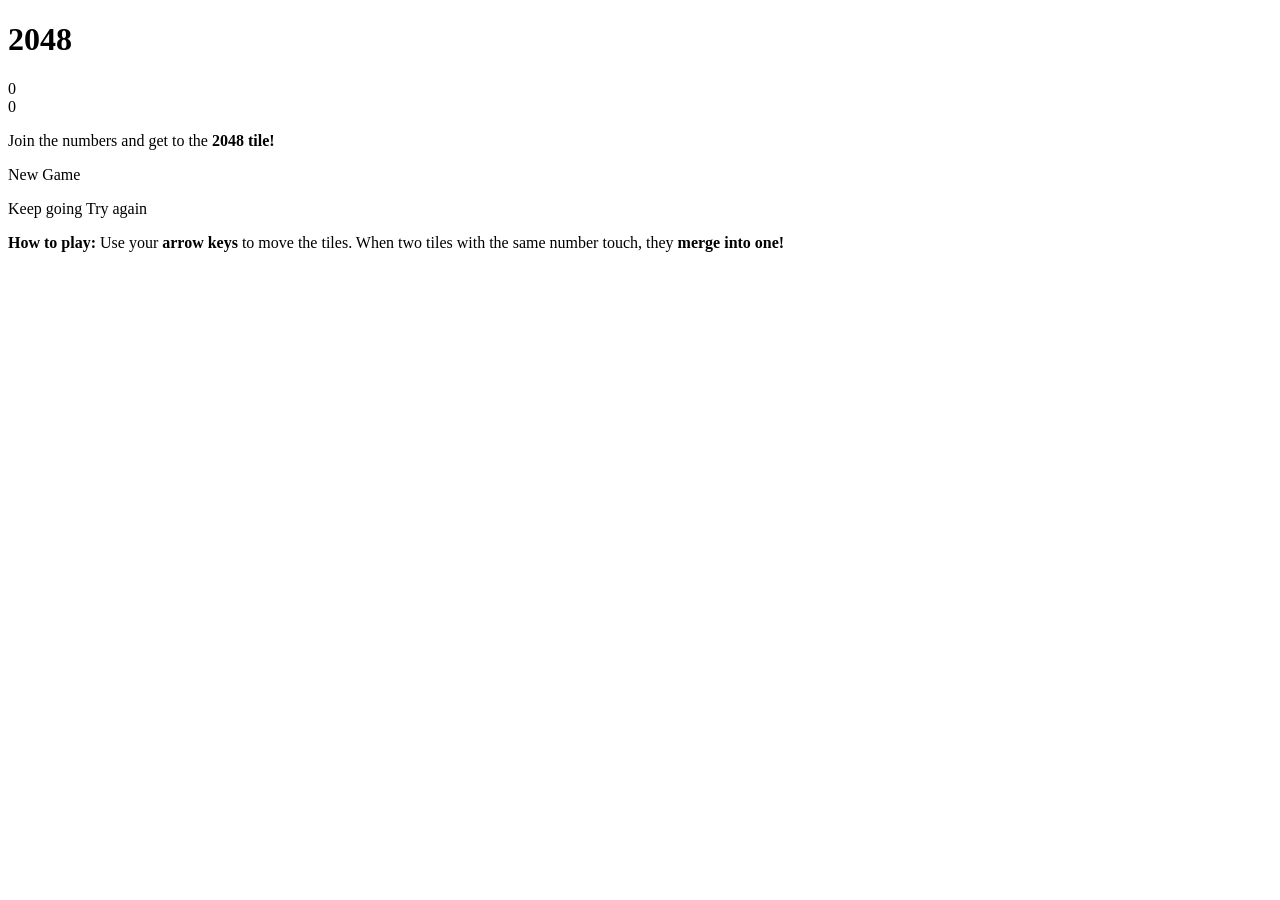
==== 2048/index.html @ 8156d1f1 "Create index.html" ====
<!DOCTYPE html>
<html>
<head>
  <meta charset="utf-8">
  <title>2048</title>

  <link href="2048/styles/main.css" rel="stylesheet" type="text/css">
  <link rel="shortcut icon" href="favicon.ico">
  <link rel="apple-touch-icon" href="meta/apple-touch-icon.png">
  <link rel="apple-touch-startup-image" href="meta/apple-touch-startup-image-640x1096.png" media="(device-width: 320px) and (device-height: 568px) and (-webkit-device-pixel-ratio: 2)"> <!-- iPhone 5+ -->
  <link rel="apple-touch-startup-image" href="meta/apple-touch-startup-image-640x920.png"  media="(device-width: 320px) and (device-height: 480px) and (-webkit-device-pixel-ratio: 2)"> <!-- iPhone, retina -->
  <meta name="apple-mobile-web-app-capable" content="yes">
  <meta name="apple-mobile-web-app-status-bar-style" content="black">

  <meta name="HandheldFriendly" content="True">
  <meta name="MobileOptimized" content="320">
  <meta name="viewport" content="width=device-width, target-densitydpi=160dpi, initial-scale=1.0, maximum-scale=1, user-scalable=no, minimal-ui">
</head>
<body>
  <div class="container">
    <div class="heading">
      <h1 class="title">2048</h1>
      <div class="scores-container">
        <div class="score-container">0</div>
        <div class="best-container">0</div>
      </div>
    </div>

    <div class="above-game">
      <p class="game-intro">Join the numbers and get to the <strong>2048 tile!</strong></p>
      <a class="restart-button">New Game</a>
    </div>

    <div class="game-container">
      <div class="game-message">
        <p></p>
        <div class="lower">
	        <a class="keep-playing-button">Keep going</a>
          <a class="retry-button">Try again</a>
        </div>
      </div>

      <div class="grid-container">
        <div class="grid-row">
          <div class="grid-cell"></div>
          <div class="grid-cell"></div>
          <div class="grid-cell"></div>
          <div class="grid-cell"></div>
        </div>
        <div class="grid-row">
          <div class="grid-cell"></div>
          <div class="grid-cell"></div>
          <div class="grid-cell"></div>
          <div class="grid-cell"></div>
        </div>
        <div class="grid-row">
          <div class="grid-cell"></div>
          <div class="grid-cell"></div>
          <div class="grid-cell"></div>
          <div class="grid-cell"></div>
        </div>
        <div class="grid-row">
          <div class="grid-cell"></div>
          <div class="grid-cell"></div>
          <div class="grid-cell"></div>
          <div class="grid-cell"></div>
        </div>
      </div>

      <div class="tile-container">

      </div>
    </div>

    <p class="game-explanation">
      <strong class="important">How to play:</strong> Use your <strong>arrow keys</strong> to move the tiles. When two tiles with the same number touch, they <strong>merge into one!</strong>
    </p>
  </div>

  <script src="2048/bind_polyfill.js"></script>
  <script src="2048/classlist_polyfill.js"></script>
  <script src="2048/animframe_polyfill.js"></script>
  <script src="2048/keyboard_input_manager.js"></script>
  <script src="2048/html_actuator.js"></script>
  <script src="2048/grid.js"></script>
  <script src="2048/tile.js"></script>
  <script src="2048/local_storage_manager.js"></script>
  <script src="2048/game_manager.js"></script>
  <script src="2048/js/application.js"></script>
</body>
</html>
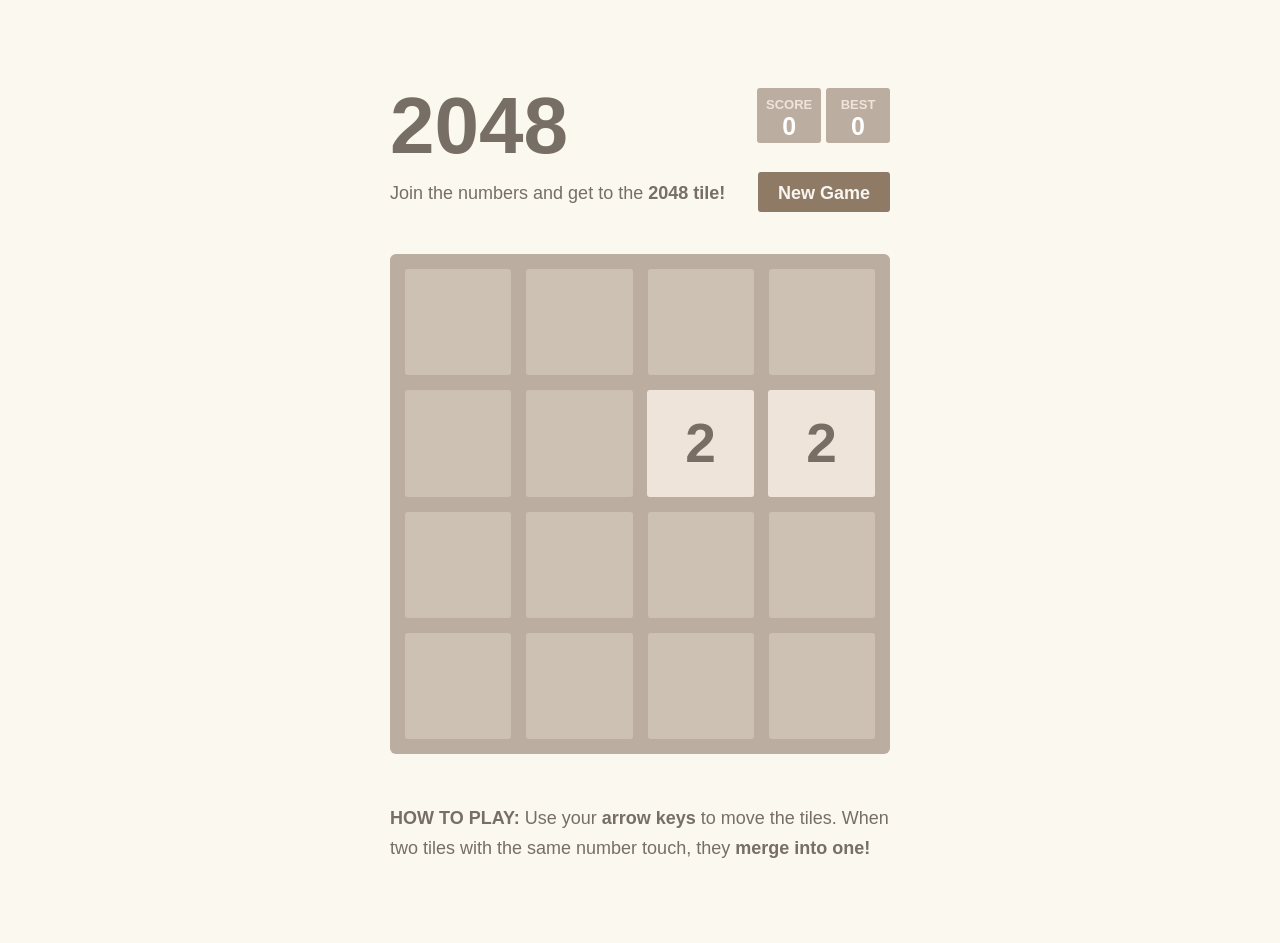
==== commit 5714bf41: "Update index.html" ====
--- a/2048/index.html
+++ b/2048/index.html
@@ -4,7 +4,7 @@
   <meta charset="utf-8">
   <title>2048</title>
 
-  <link href="2048/styles/main.css" rel="stylesheet" type="text/css">
+  <link href="styles/main.css" rel="stylesheet" type="text/css">
   <link rel="shortcut icon" href="favicon.ico">
   <link rel="apple-touch-icon" href="meta/apple-touch-icon.png">
   <link rel="apple-touch-startup-image" href="meta/apple-touch-startup-image-640x1096.png" media="(device-width: 320px) and (device-height: 568px) and (-webkit-device-pixel-ratio: 2)"> <!-- iPhone 5+ -->
@@ -77,15 +77,15 @@
     </p>
   </div>
 
-  <script src="2048/bind_polyfill.js"></script>
-  <script src="2048/classlist_polyfill.js"></script>
-  <script src="2048/animframe_polyfill.js"></script>
-  <script src="2048/keyboard_input_manager.js"></script>
-  <script src="2048/html_actuator.js"></script>
-  <script src="2048/grid.js"></script>
-  <script src="2048/tile.js"></script>
-  <script src="2048/local_storage_manager.js"></script>
-  <script src="2048/game_manager.js"></script>
-  <script src="2048/js/application.js"></script>
+  <script src="js/bind_polyfill.js"></script>
+  <script src="js/classlist_polyfill.js"></script>
+  <script src="js/animframe_polyfill.js"></script>
+  <script src="js/keyboard_input_manager.js"></script>
+  <script src="js/html_actuator.js"></script>
+  <script src="js/grid.js"></script>
+  <script src="js/tile.js"></script>
+  <script src="js/local_storage_manager.js"></script>
+  <script src="js/game_manager.js"></script>
+  <script src="js/application.js"></script>
 </body>
 </html>
--- a/2048/styles/main.css
+++ b/2048/styles/main.css
@@ -0,0 +1,758 @@
+@import url(2048/fonts/clear-sans.css);
+html, body {
+  margin: 0;
+  padding: 0;
+  background: #faf8ef;
+  color: #776e65;
+  font-family: "Clear Sans", "Helvetica Neue", Arial, sans-serif;
+  font-size: 18px; }
+
+body {
+  margin: 80px 0; }
+
+.heading:after {
+  content: "";
+  display: block;
+  clear: both; }
+
+h1.title {
+  font-size: 80px;
+  font-weight: bold;
+  margin: 0;
+  display: block;
+  float: left; }
+
+@-webkit-keyframes move-up {
+  0% {
+    top: 25px;
+    opacity: 1; }
+
+  100% {
+    top: -50px;
+    opacity: 0; } }
+@-moz-keyframes move-up {
+  0% {
+    top: 25px;
+    opacity: 1; }
+
+  100% {
+    top: -50px;
+    opacity: 0; } }
+@keyframes move-up {
+  0% {
+    top: 25px;
+    opacity: 1; }
+
+  100% {
+    top: -50px;
+    opacity: 0; } }
+.scores-container {
+  float: right;
+  text-align: right; }
+
+.score-container, .best-container {
+  position: relative;
+  display: inline-block;
+  background: #bbada0;
+  padding: 15px 25px;
+  font-size: 25px;
+  height: 25px;
+  line-height: 47px;
+  font-weight: bold;
+  border-radius: 3px;
+  color: white;
+  margin-top: 8px;
+  text-align: center; }
+  .score-container:after, .best-container:after {
+    position: absolute;
+    width: 100%;
+    top: 10px;
+    left: 0;
+    text-transform: uppercase;
+    font-size: 13px;
+    line-height: 13px;
+    text-align: center;
+    color: #eee4da; }
+  .score-container .score-addition, .best-container .score-addition {
+    position: absolute;
+    right: 30px;
+    color: red;
+    font-size: 25px;
+    line-height: 25px;
+    font-weight: bold;
+    color: rgba(119, 110, 101, 0.9);
+    z-index: 100;
+    -webkit-animation: move-up 600ms ease-in;
+    -moz-animation: move-up 600ms ease-in;
+    animation: move-up 600ms ease-in;
+    -webkit-animation-fill-mode: both;
+    -moz-animation-fill-mode: both;
+    animation-fill-mode: both; }
+
+.score-container:after {
+  content: "Score"; }
+
+.best-container:after {
+  content: "Best"; }
+
+p {
+  margin-top: 0;
+  margin-bottom: 10px;
+  line-height: 1.65; }
+
+a {
+  color: #776e65;
+  font-weight: bold;
+  text-decoration: underline;
+  cursor: pointer; }
+
+strong.important {
+  text-transform: uppercase; }
+
+hr {
+  border: none;
+  border-bottom: 1px solid #d8d4d0;
+  margin-top: 20px;
+  margin-bottom: 30px; }
+
+.container {
+  width: 500px;
+  margin: 0 auto; }
+
+@-webkit-keyframes fade-in {
+  0% {
+    opacity: 0; }
+
+  100% {
+    opacity: 1; } }
+@-moz-keyframes fade-in {
+  0% {
+    opacity: 0; }
+
+  100% {
+    opacity: 1; } }
+@keyframes fade-in {
+  0% {
+    opacity: 0; }
+
+  100% {
+    opacity: 1; } }
+.game-container {
+  margin-top: 40px;
+  position: relative;
+  padding: 15px;
+  cursor: default;
+  -webkit-touch-callout: none;
+  -ms-touch-callout: none;
+  -webkit-user-select: none;
+  -moz-user-select: none;
+  -ms-user-select: none;
+  -ms-touch-action: none;
+  touch-action: none;
+  background: #bbada0;
+  border-radius: 6px;
+  width: 500px;
+  height: 500px;
+  -webkit-box-sizing: border-box;
+  -moz-box-sizing: border-box;
+  box-sizing: border-box; }
+  .game-container .game-message {
+    display: none;
+    position: absolute;
+    top: 0;
+    right: 0;
+    bottom: 0;
+    left: 0;
+    background: rgba(238, 228, 218, 0.5);
+    z-index: 100;
+    text-align: center;
+    -webkit-animation: fade-in 800ms ease 1200ms;
+    -moz-animation: fade-in 800ms ease 1200ms;
+    animation: fade-in 800ms ease 1200ms;
+    -webkit-animation-fill-mode: both;
+    -moz-animation-fill-mode: both;
+    animation-fill-mode: both; }
+    .game-container .game-message p {
+      font-size: 60px;
+      font-weight: bold;
+      height: 60px;
+      line-height: 60px;
+      margin-top: 222px; }
+    .game-container .game-message .lower {
+      display: block;
+      margin-top: 59px; }
+    .game-container .game-message a {
+      display: inline-block;
+      background: #8f7a66;
+      border-radius: 3px;
+      padding: 0 20px;
+      text-decoration: none;
+      color: #f9f6f2;
+      height: 40px;
+      line-height: 42px;
+      margin-left: 9px; }
+      .game-container .game-message a.keep-playing-button {
+        display: none; }
+    .game-container .game-message.game-won {
+      background: rgba(237, 194, 46, 0.5);
+      color: #f9f6f2; }
+      .game-container .game-message.game-won a.keep-playing-button {
+        display: inline-block; }
+    .game-container .game-message.game-won, .game-container .game-message.game-over {
+      display: block; }
+
+.grid-container {
+  position: absolute;
+  z-index: 1; }
+
+.grid-row {
+  margin-bottom: 15px; }
+  .grid-row:last-child {
+    margin-bottom: 0; }
+  .grid-row:after {
+    content: "";
+    display: block;
+    clear: both; }
+
+.grid-cell {
+  width: 106.25px;
+  height: 106.25px;
+  margin-right: 15px;
+  float: left;
+  border-radius: 3px;
+  background: rgba(238, 228, 218, 0.35); }
+  .grid-cell:last-child {
+    margin-right: 0; }
+
+.tile-container {
+  position: absolute;
+  z-index: 2; }
+
+.tile, .tile .tile-inner {
+  width: 107px;
+  height: 107px;
+  line-height: 107px; }
+.tile.tile-position-1-1 {
+  -webkit-transform: translate(0px, 0px);
+  -moz-transform: translate(0px, 0px);
+  -ms-transform: translate(0px, 0px);
+  transform: translate(0px, 0px); }
+.tile.tile-position-1-2 {
+  -webkit-transform: translate(0px, 121px);
+  -moz-transform: translate(0px, 121px);
+  -ms-transform: translate(0px, 121px);
+  transform: translate(0px, 121px); }
+.tile.tile-position-1-3 {
+  -webkit-transform: translate(0px, 242px);
+  -moz-transform: translate(0px, 242px);
+  -ms-transform: translate(0px, 242px);
+  transform: translate(0px, 242px); }
+.tile.tile-position-1-4 {
+  -webkit-transform: translate(0px, 363px);
+  -moz-transform: translate(0px, 363px);
+  -ms-transform: translate(0px, 363px);
+  transform: translate(0px, 363px); }
+.tile.tile-position-2-1 {
+  -webkit-transform: translate(121px, 0px);
+  -moz-transform: translate(121px, 0px);
+  -ms-transform: translate(121px, 0px);
+  transform: translate(121px, 0px); }
+.tile.tile-position-2-2 {
+  -webkit-transform: translate(121px, 121px);
+  -moz-transform: translate(121px, 121px);
+  -ms-transform: translate(121px, 121px);
+  transform: translate(121px, 121px); }
+.tile.tile-position-2-3 {
+  -webkit-transform: translate(121px, 242px);
+  -moz-transform: translate(121px, 242px);
+  -ms-transform: translate(121px, 242px);
+  transform: translate(121px, 242px); }
+.tile.tile-position-2-4 {
+  -webkit-transform: translate(121px, 363px);
+  -moz-transform: translate(121px, 363px);
+  -ms-transform: translate(121px, 363px);
+  transform: translate(121px, 363px); }
+.tile.tile-position-3-1 {
+  -webkit-transform: translate(242px, 0px);
+  -moz-transform: translate(242px, 0px);
+  -ms-transform: translate(242px, 0px);
+  transform: translate(242px, 0px); }
+.tile.tile-position-3-2 {
+  -webkit-transform: translate(242px, 121px);
+  -moz-transform: translate(242px, 121px);
+  -ms-transform: translate(242px, 121px);
+  transform: translate(242px, 121px); }
+.tile.tile-position-3-3 {
+  -webkit-transform: translate(242px, 242px);
+  -moz-transform: translate(242px, 242px);
+  -ms-transform: translate(242px, 242px);
+  transform: translate(242px, 242px); }
+.tile.tile-position-3-4 {
+  -webkit-transform: translate(242px, 363px);
+  -moz-transform: translate(242px, 363px);
+  -ms-transform: translate(242px, 363px);
+  transform: translate(242px, 363px); }
+.tile.tile-position-4-1 {
+  -webkit-transform: translate(363px, 0px);
+  -moz-transform: translate(363px, 0px);
+  -ms-transform: translate(363px, 0px);
+  transform: translate(363px, 0px); }
+.tile.tile-position-4-2 {
+  -webkit-transform: translate(363px, 121px);
+  -moz-transform: translate(363px, 121px);
+  -ms-transform: translate(363px, 121px);
+  transform: translate(363px, 121px); }
+.tile.tile-position-4-3 {
+  -webkit-transform: translate(363px, 242px);
+  -moz-transform: translate(363px, 242px);
+  -ms-transform: translate(363px, 242px);
+  transform: translate(363px, 242px); }
+.tile.tile-position-4-4 {
+  -webkit-transform: translate(363px, 363px);
+  -moz-transform: translate(363px, 363px);
+  -ms-transform: translate(363px, 363px);
+  transform: translate(363px, 363px); }
+
+.tile {
+  position: absolute;
+  -webkit-transition: 100ms ease-in-out;
+  -moz-transition: 100ms ease-in-out;
+  transition: 100ms ease-in-out;
+  -webkit-transition-property: -webkit-transform;
+  -moz-transition-property: -moz-transform;
+  transition-property: transform; }
+  .tile .tile-inner {
+    border-radius: 3px;
+    background: #eee4da;
+    text-align: center;
+    font-weight: bold;
+    z-index: 10;
+    font-size: 55px; }
+  .tile.tile-2 .tile-inner {
+    background: #eee4da;
+    box-shadow: 0 0 30px 10px rgba(243, 215, 116, 0), inset 0 0 0 1px rgba(255, 255, 255, 0); }
+  .tile.tile-4 .tile-inner {
+    background: #ede0c8;
+    box-shadow: 0 0 30px 10px rgba(243, 215, 116, 0), inset 0 0 0 1px rgba(255, 255, 255, 0); }
+  .tile.tile-8 .tile-inner {
+    color: #f9f6f2;
+    background: #f2b179; }
+  .tile.tile-16 .tile-inner {
+    color: #f9f6f2;
+    background: #f59563; }
+  .tile.tile-32 .tile-inner {
+    color: #f9f6f2;
+    background: #f67c5f; }
+  .tile.tile-64 .tile-inner {
+    color: #f9f6f2;
+    background: #f65e3b; }
+  .tile.tile-128 .tile-inner {
+    color: #f9f6f2;
+    background: #edcf72;
+    box-shadow: 0 0 30px 10px rgba(243, 215, 116, 0.2381), inset 0 0 0 1px rgba(255, 255, 255, 0.14286);
+    font-size: 45px; }
+    @media screen and (max-width: 520px) {
+      .tile.tile-128 .tile-inner {
+        font-size: 25px; } }
+  .tile.tile-256 .tile-inner {
+    color: #f9f6f2;
+    background: #edcc61;
+    box-shadow: 0 0 30px 10px rgba(243, 215, 116, 0.31746), inset 0 0 0 1px rgba(255, 255, 255, 0.19048);
+    font-size: 45px; }
+    @media screen and (max-width: 520px) {
+      .tile.tile-256 .tile-inner {
+        font-size: 25px; } }
+  .tile.tile-512 .tile-inner {
+    color: #f9f6f2;
+    background: #edc850;
+    box-shadow: 0 0 30px 10px rgba(243, 215, 116, 0.39683), inset 0 0 0 1px rgba(255, 255, 255, 0.2381);
+    font-size: 45px; }
+    @media screen and (max-width: 520px) {
+      .tile.tile-512 .tile-inner {
+        font-size: 25px; } }
+  .tile.tile-1024 .tile-inner {
+    color: #f9f6f2;
+    background: #edc53f;
+    box-shadow: 0 0 30px 10px rgba(243, 215, 116, 0.47619), inset 0 0 0 1px rgba(255, 255, 255, 0.28571);
+    font-size: 35px; }
+    @media screen and (max-width: 520px) {
+      .tile.tile-1024 .tile-inner {
+        font-size: 15px; } }
+  .tile.tile-2048 .tile-inner {
+    color: #f9f6f2;
+    background: #edc22e;
+    box-shadow: 0 0 30px 10px rgba(243, 215, 116, 0.55556), inset 0 0 0 1px rgba(255, 255, 255, 0.33333);
+    font-size: 35px; }
+    @media screen and (max-width: 520px) {
+      .tile.tile-2048 .tile-inner {
+        font-size: 15px; } }
+  .tile.tile-super .tile-inner {
+    color: #f9f6f2;
+    background: #3c3a32;
+    font-size: 30px; }
+    @media screen and (max-width: 520px) {
+      .tile.tile-super .tile-inner {
+        font-size: 10px; } }
+
+@-webkit-keyframes appear {
+  0% {
+    opacity: 0;
+    -webkit-transform: scale(0);
+    -moz-transform: scale(0);
+    -ms-transform: scale(0);
+    transform: scale(0); }
+
+  100% {
+    opacity: 1;
+    -webkit-transform: scale(1);
+    -moz-transform: scale(1);
+    -ms-transform: scale(1);
+    transform: scale(1); } }
+@-moz-keyframes appear {
+  0% {
+    opacity: 0;
+    -webkit-transform: scale(0);
+    -moz-transform: scale(0);
+    -ms-transform: scale(0);
+    transform: scale(0); }
+
+  100% {
+    opacity: 1;
+    -webkit-transform: scale(1);
+    -moz-transform: scale(1);
+    -ms-transform: scale(1);
+    transform: scale(1); } }
+@keyframes appear {
+  0% {
+    opacity: 0;
+    -webkit-transform: scale(0);
+    -moz-transform: scale(0);
+    -ms-transform: scale(0);
+    transform: scale(0); }
+
+  100% {
+    opacity: 1;
+    -webkit-transform: scale(1);
+    -moz-transform: scale(1);
+    -ms-transform: scale(1);
+    transform: scale(1); } }
+.tile-new .tile-inner {
+  -webkit-animation: appear 200ms ease 100ms;
+  -moz-animation: appear 200ms ease 100ms;
+  animation: appear 200ms ease 100ms;
+  -webkit-animation-fill-mode: backwards;
+  -moz-animation-fill-mode: backwards;
+  animation-fill-mode: backwards; }
+
+@-webkit-keyframes pop {
+  0% {
+    -webkit-transform: scale(0);
+    -moz-transform: scale(0);
+    -ms-transform: scale(0);
+    transform: scale(0); }
+
+  50% {
+    -webkit-transform: scale(1.2);
+    -moz-transform: scale(1.2);
+    -ms-transform: scale(1.2);
+    transform: scale(1.2); }
+
+  100% {
+    -webkit-transform: scale(1);
+    -moz-transform: scale(1);
+    -ms-transform: scale(1);
+    transform: scale(1); } }
+@-moz-keyframes pop {
+  0% {
+    -webkit-transform: scale(0);
+    -moz-transform: scale(0);
+    -ms-transform: scale(0);
+    transform: scale(0); }
+
+  50% {
+    -webkit-transform: scale(1.2);
+    -moz-transform: scale(1.2);
+    -ms-transform: scale(1.2);
+    transform: scale(1.2); }
+
+  100% {
+    -webkit-transform: scale(1);
+    -moz-transform: scale(1);
+    -ms-transform: scale(1);
+    transform: scale(1); } }
+@keyframes pop {
+  0% {
+    -webkit-transform: scale(0);
+    -moz-transform: scale(0);
+    -ms-transform: scale(0);
+    transform: scale(0); }
+
+  50% {
+    -webkit-transform: scale(1.2);
+    -moz-transform: scale(1.2);
+    -ms-transform: scale(1.2);
+    transform: scale(1.2); }
+
+  100% {
+    -webkit-transform: scale(1);
+    -moz-transform: scale(1);
+    -ms-transform: scale(1);
+    transform: scale(1); } }
+.tile-merged .tile-inner {
+  z-index: 20;
+  -webkit-animation: pop 200ms ease 100ms;
+  -moz-animation: pop 200ms ease 100ms;
+  animation: pop 200ms ease 100ms;
+  -webkit-animation-fill-mode: backwards;
+  -moz-animation-fill-mode: backwards;
+  animation-fill-mode: backwards; }
+
+.above-game:after {
+  content: "";
+  display: block;
+  clear: both; }
+
+.game-intro {
+  float: left;
+  line-height: 42px;
+  margin-bottom: 0; }
+
+.restart-button {
+  display: inline-block;
+  background: #8f7a66;
+  border-radius: 3px;
+  padding: 0 20px;
+  text-decoration: none;
+  color: #f9f6f2;
+  height: 40px;
+  line-height: 42px;
+  display: block;
+  text-align: center;
+  float: right; }
+
+.game-explanation {
+  margin-top: 50px; }
+
+@media screen and (max-width: 520px) {
+  html, body {
+    font-size: 15px; }
+
+  body {
+    margin: 20px 0;
+    padding: 0 20px; }
+
+  h1.title {
+    font-size: 27px;
+    margin-top: 15px; }
+
+  .container {
+    width: 280px;
+    margin: 0 auto; }
+
+  .score-container, .best-container {
+    margin-top: 0;
+    padding: 15px 10px;
+    min-width: 40px; }
+
+  .heading {
+    margin-bottom: 10px; }
+
+  .game-intro {
+    width: 55%;
+    display: block;
+    box-sizing: border-box;
+    line-height: 1.65; }
+
+  .restart-button {
+    width: 42%;
+    padding: 0;
+    display: block;
+    box-sizing: border-box;
+    margin-top: 2px; }
+
+  .game-container {
+    margin-top: 17px;
+    position: relative;
+    padding: 10px;
+    cursor: default;
+    -webkit-touch-callout: none;
+    -ms-touch-callout: none;
+    -webkit-user-select: none;
+    -moz-user-select: none;
+    -ms-user-select: none;
+    -ms-touch-action: none;
+    touch-action: none;
+    background: #bbada0;
+    border-radius: 6px;
+    width: 280px;
+    height: 280px;
+    -webkit-box-sizing: border-box;
+    -moz-box-sizing: border-box;
+    box-sizing: border-box; }
+    .game-container .game-message {
+      display: none;
+      position: absolute;
+      top: 0;
+      right: 0;
+      bottom: 0;
+      left: 0;
+      background: rgba(238, 228, 218, 0.5);
+      z-index: 100;
+      text-align: center;
+      -webkit-animation: fade-in 800ms ease 1200ms;
+      -moz-animation: fade-in 800ms ease 1200ms;
+      animation: fade-in 800ms ease 1200ms;
+      -webkit-animation-fill-mode: both;
+      -moz-animation-fill-mode: both;
+      animation-fill-mode: both; }
+      .game-container .game-message p {
+        font-size: 60px;
+        font-weight: bold;
+        height: 60px;
+        line-height: 60px;
+        margin-top: 222px; }
+      .game-container .game-message .lower {
+        display: block;
+        margin-top: 59px; }
+      .game-container .game-message a {
+        display: inline-block;
+        background: #8f7a66;
+        border-radius: 3px;
+        padding: 0 20px;
+        text-decoration: none;
+        color: #f9f6f2;
+        height: 40px;
+        line-height: 42px;
+        margin-left: 9px; }
+        .game-container .game-message a.keep-playing-button {
+          display: none; }
+      .game-container .game-message.game-won {
+        background: rgba(237, 194, 46, 0.5);
+        color: #f9f6f2; }
+        .game-container .game-message.game-won a.keep-playing-button {
+          display: inline-block; }
+      .game-container .game-message.game-won, .game-container .game-message.game-over {
+        display: block; }
+
+  .grid-container {
+    position: absolute;
+    z-index: 1; }
+
+  .grid-row {
+    margin-bottom: 10px; }
+    .grid-row:last-child {
+      margin-bottom: 0; }
+    .grid-row:after {
+      content: "";
+      display: block;
+      clear: both; }
+
+  .grid-cell {
+    width: 57.5px;
+    height: 57.5px;
+    margin-right: 10px;
+    float: left;
+    border-radius: 3px;
+    background: rgba(238, 228, 218, 0.35); }
+    .grid-cell:last-child {
+      margin-right: 0; }
+
+  .tile-container {
+    position: absolute;
+    z-index: 2; }
+
+  .tile, .tile .tile-inner {
+    width: 58px;
+    height: 58px;
+    line-height: 58px; }
+  .tile.tile-position-1-1 {
+    -webkit-transform: translate(0px, 0px);
+    -moz-transform: translate(0px, 0px);
+    -ms-transform: translate(0px, 0px);
+    transform: translate(0px, 0px); }
+  .tile.tile-position-1-2 {
+    -webkit-transform: translate(0px, 67px);
+    -moz-transform: translate(0px, 67px);
+    -ms-transform: translate(0px, 67px);
+    transform: translate(0px, 67px); }
+  .tile.tile-position-1-3 {
+    -webkit-transform: translate(0px, 135px);
+    -moz-transform: translate(0px, 135px);
+    -ms-transform: translate(0px, 135px);
+    transform: translate(0px, 135px); }
+  .tile.tile-position-1-4 {
+    -webkit-transform: translate(0px, 202px);
+    -moz-transform: translate(0px, 202px);
+    -ms-transform: translate(0px, 202px);
+    transform: translate(0px, 202px); }
+  .tile.tile-position-2-1 {
+    -webkit-transform: translate(67px, 0px);
+    -moz-transform: translate(67px, 0px);
+    -ms-transform: translate(67px, 0px);
+    transform: translate(67px, 0px); }
+  .tile.tile-position-2-2 {
+    -webkit-transform: translate(67px, 67px);
+    -moz-transform: translate(67px, 67px);
+    -ms-transform: translate(67px, 67px);
+    transform: translate(67px, 67px); }
+  .tile.tile-position-2-3 {
+    -webkit-transform: translate(67px, 135px);
+    -moz-transform: translate(67px, 135px);
+    -ms-transform: translate(67px, 135px);
+    transform: translate(67px, 135px); }
+  .tile.tile-position-2-4 {
+    -webkit-transform: translate(67px, 202px);
+    -moz-transform: translate(67px, 202px);
+    -ms-transform: translate(67px, 202px);
+    transform: translate(67px, 202px); }
+  .tile.tile-position-3-1 {
+    -webkit-transform: translate(135px, 0px);
+    -moz-transform: translate(135px, 0px);
+    -ms-transform: translate(135px, 0px);
+    transform: translate(135px, 0px); }
+  .tile.tile-position-3-2 {
+    -webkit-transform: translate(135px, 67px);
+    -moz-transform: translate(135px, 67px);
+    -ms-transform: translate(135px, 67px);
+    transform: translate(135px, 67px); }
+  .tile.tile-position-3-3 {
+    -webkit-transform: translate(135px, 135px);
+    -moz-transform: translate(135px, 135px);
+    -ms-transform: translate(135px, 135px);
+    transform: translate(135px, 135px); }
+  .tile.tile-position-3-4 {
+    -webkit-transform: translate(135px, 202px);
+    -moz-transform: translate(135px, 202px);
+    -ms-transform: translate(135px, 202px);
+    transform: translate(135px, 202px); }
+  .tile.tile-position-4-1 {
+    -webkit-transform: translate(202px, 0px);
+    -moz-transform: translate(202px, 0px);
+    -ms-transform: translate(202px, 0px);
+    transform: translate(202px, 0px); }
+  .tile.tile-position-4-2 {
+    -webkit-transform: translate(202px, 67px);
+    -moz-transform: translate(202px, 67px);
+    -ms-transform: translate(202px, 67px);
+    transform: translate(202px, 67px); }
+  .tile.tile-position-4-3 {
+    -webkit-transform: translate(202px, 135px);
+    -moz-transform: translate(202px, 135px);
+    -ms-transform: translate(202px, 135px);
+    transform: translate(202px, 135px); }
+  .tile.tile-position-4-4 {
+    -webkit-transform: translate(202px, 202px);
+    -moz-transform: translate(202px, 202px);
+    -ms-transform: translate(202px, 202px);
+    transform: translate(202px, 202px); }
+
+  .tile .tile-inner {
+    font-size: 35px; }
+
+  .game-message p {
+    font-size: 30px !important;
+    height: 30px !important;
+    line-height: 30px !important;
+    margin-top: 90px !important; }
+  .game-message .lower {
+    margin-top: 30px !important; } }
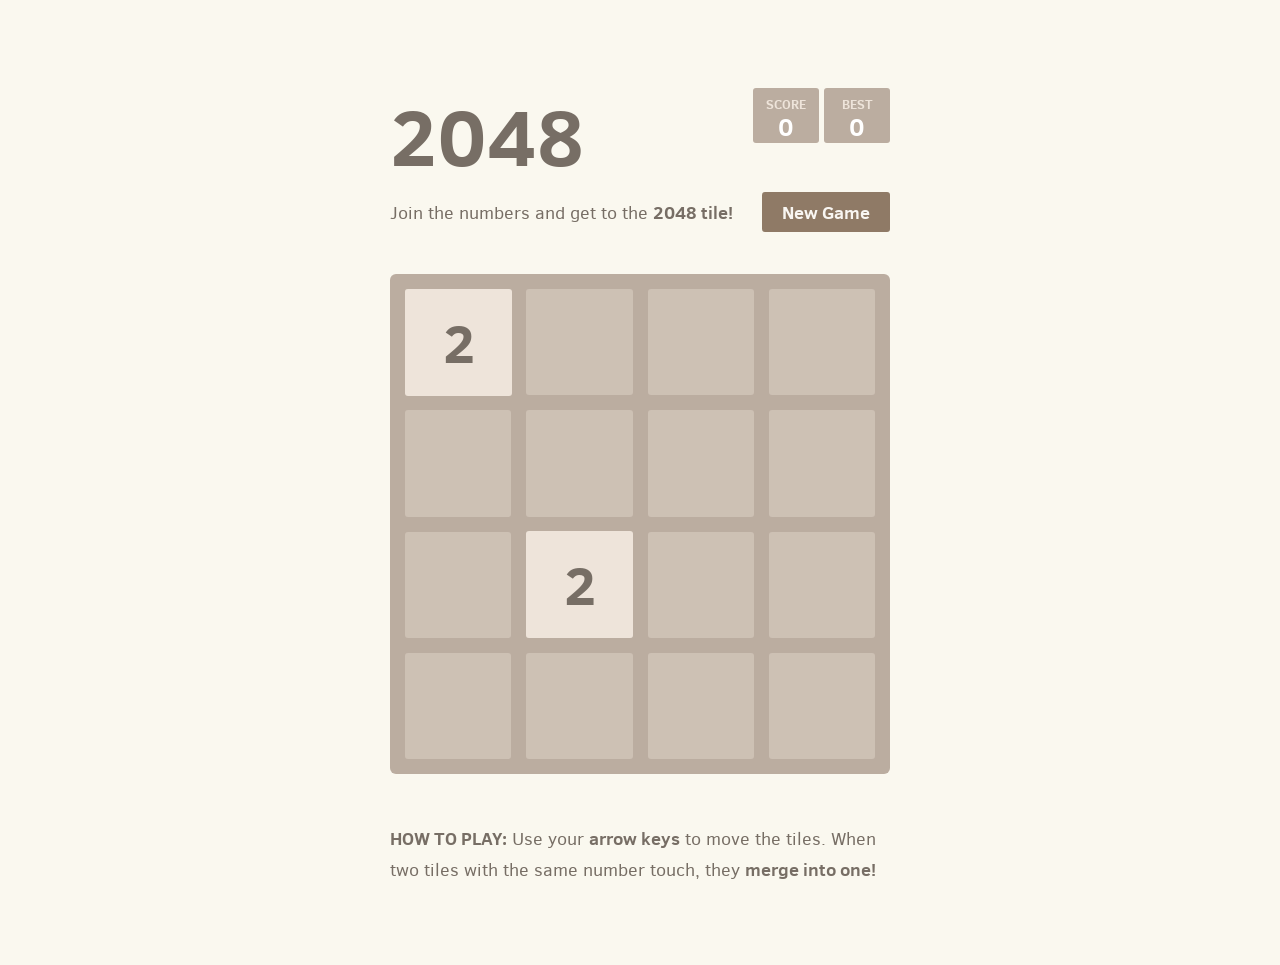
==== commit ed31eaf1: "Update index.html" ====
--- a/2048/index.html
+++ b/2048/index.html
@@ -7,6 +7,7 @@
   <link href="styles/main.css" rel="stylesheet" type="text/css">
   <link rel="shortcut icon" href="favicon.ico">
   <link rel="apple-touch-icon" href="meta/apple-touch-icon.png">
+  <link rel="stylesheet" href="../styles.css">
   <link rel="apple-touch-startup-image" href="meta/apple-touch-startup-image-640x1096.png" media="(device-width: 320px) and (device-height: 568px) and (-webkit-device-pixel-ratio: 2)"> <!-- iPhone 5+ -->
   <link rel="apple-touch-startup-image" href="meta/apple-touch-startup-image-640x920.png"  media="(device-width: 320px) and (device-height: 480px) and (-webkit-device-pixel-ratio: 2)"> <!-- iPhone, retina -->
   <meta name="apple-mobile-web-app-capable" content="yes">
--- a/2048/styles/main.css
+++ b/2048/styles/main.css
@@ -1,4 +1,4 @@
-@import url(2048/fonts/clear-sans.css);
+@import url(fonts/clear-sans.css);
 html, body {
   margin: 0;
   padding: 0;
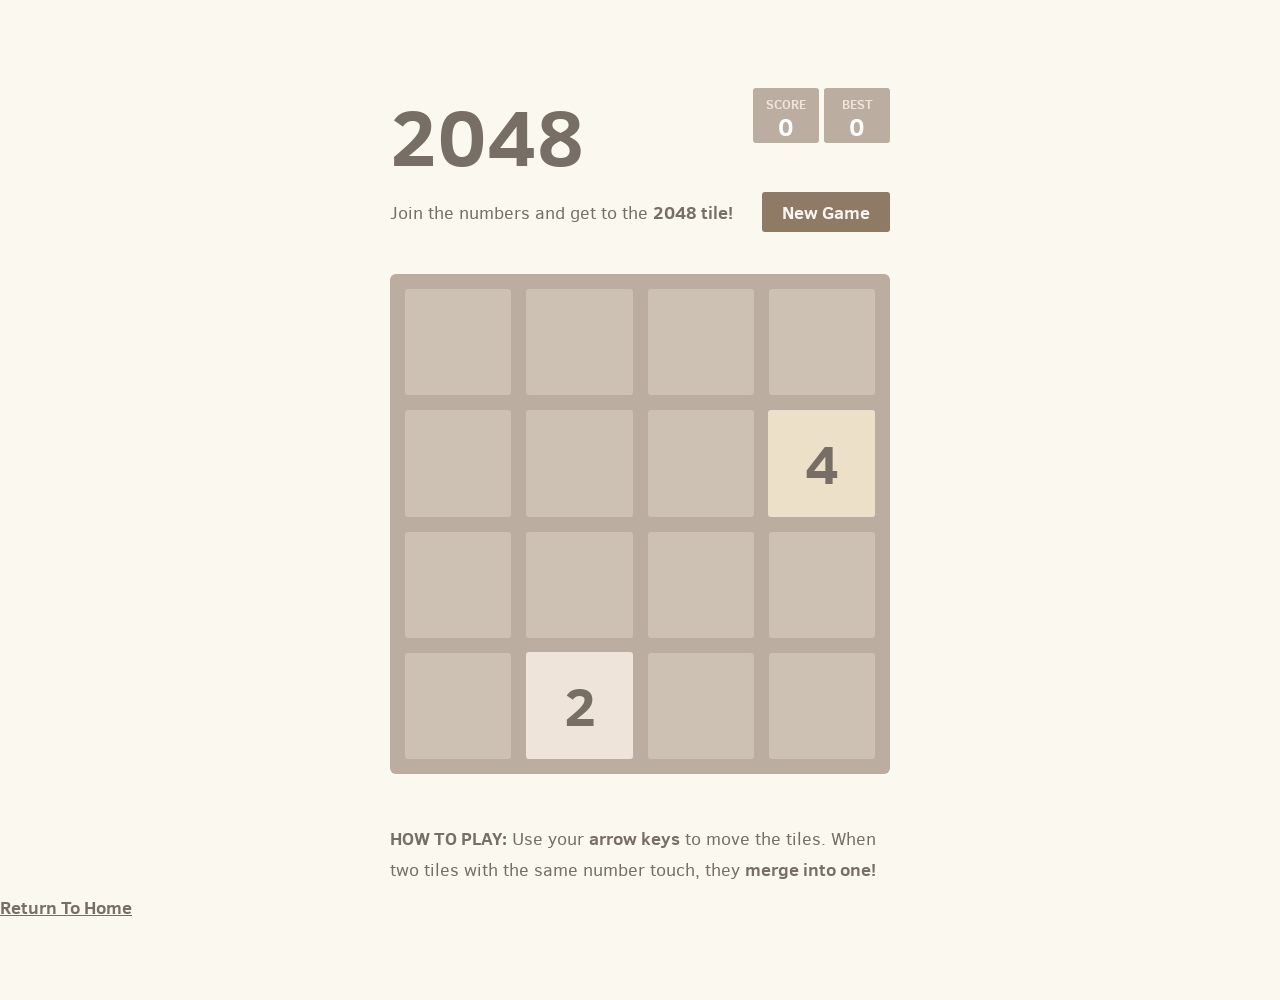
==== commit ec896dea: "Update index.html" ====
--- a/2048/index.html
+++ b/2048/index.html
@@ -88,5 +88,6 @@
   <script src="js/local_storage_manager.js"></script>
   <script src="js/game_manager.js"></script>
   <script src="js/application.js"></script>
+  <a href="https://allanhu100.github.io" class="masked-link">Return To Home</a>
 </body>
 </html>
